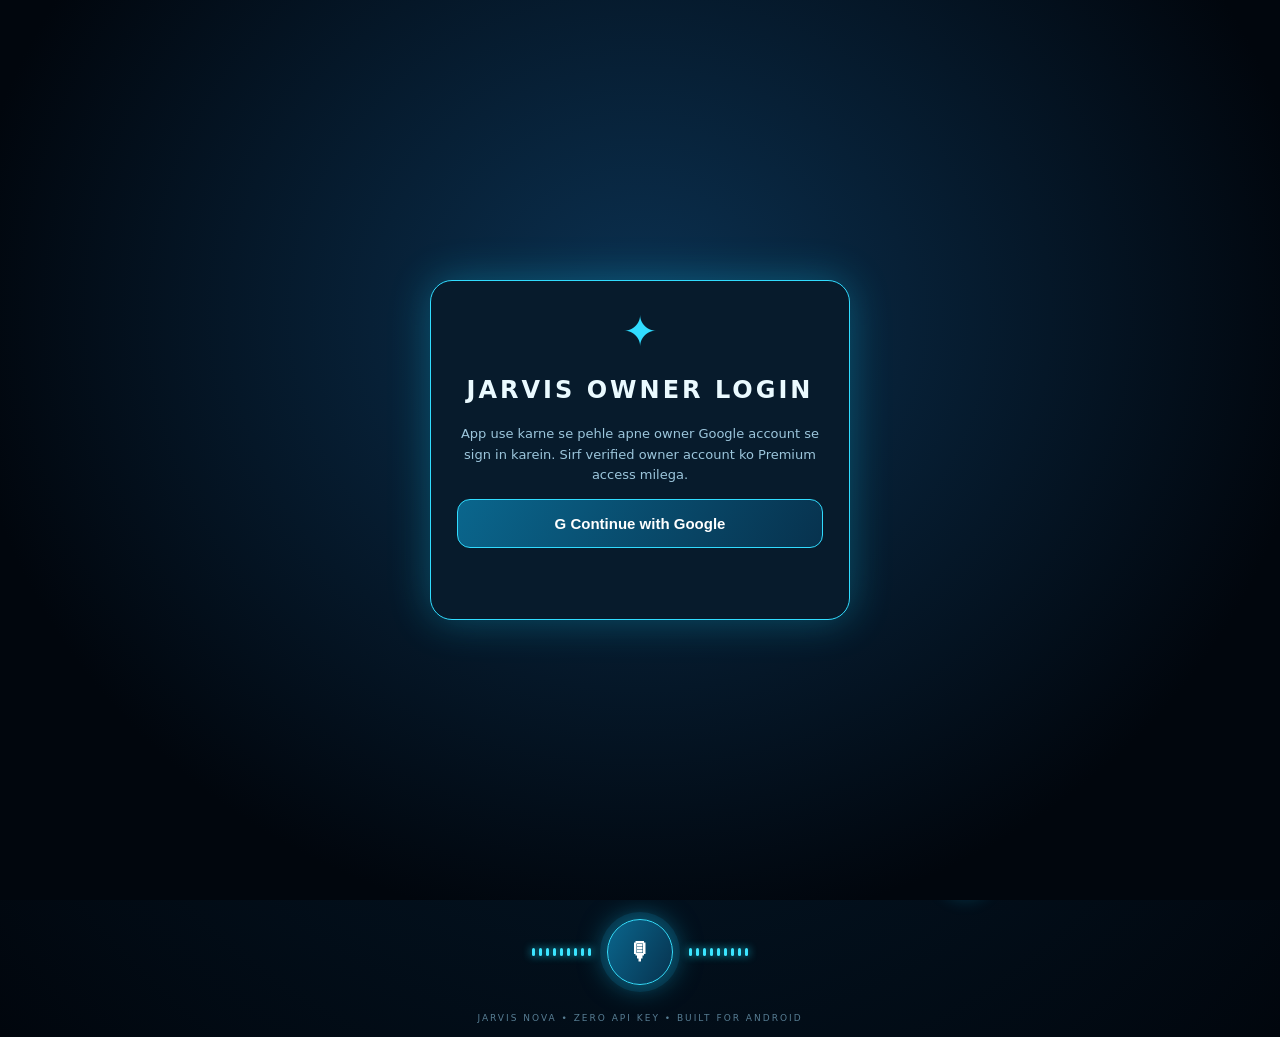
==== app/src/main/assets/index.html @ e02668b1 "Require owner Google login on first app launch" ====
<!doctype html>
<html lang="hi"><head><meta charset="utf-8"><meta name="viewport" content="width=device-width,initial-scale=1,viewport-fit=cover"><meta name="theme-color" content="#020b16"><title>JARVIS NOVA</title>
<style>
:root{color-scheme:dark;--cyan:#31dcff;--blue:#087dbb;--panel:#071b2c;--line:#145778;--muted:#83a9bf}*{box-sizing:border-box}body{margin:0;background:radial-gradient(ellipse at 50% 30%,#0b3151 0,#031321 47%,#01060d 100%);color:#eafaff;font-family:Inter,system-ui,Arial,sans-serif;min-height:100vh}.app{max-width:1050px;margin:auto;padding:env(safe-area-inset-top) 16px env(safe-area-inset-bottom);min-height:100vh;position:relative;overflow:hidden}header{display:flex;align-items:center;justify-content:space-between;padding:17px 3px 14px;border-bottom:1px solid #155578;gap:10px}.brand{display:flex;align-items:center;gap:12px}.brandmark{width:45px;height:45px;border:2px solid var(--cyan);border-radius:50%;display:grid;place-items:center;box-shadow:0 0 20px #18bfea88,inset 0 0 13px #18bfea44;font-size:23px;color:#9af5ff}.brand h1{font-size:clamp(19px,4vw,29px);letter-spacing:4px;margin:0;text-shadow:0 0 16px #35dfff88}.brand small{display:block;font-size:9px;letter-spacing:2px;color:#90bad0;margin-top:4px}.status{font-size:10px;color:#6fffc0;border:1px solid #1e9d76;background:#05251e;padding:8px 12px;border-radius:20px;white-space:nowrap}.nav{display:flex;gap:7px;overflow:auto;padding:11px 0}.nav a{flex:1;text-align:center;min-width:65px;text-decoration:none;color:#bceeff;border:1px solid #16435f;border-radius:12px;background:#061a2acc;padding:9px 5px;font-size:11px}.nav a:first-child{border-color:#2edfff;background:#0a3550;box-shadow:0 0 13px #19cfff33}.hero{display:grid;grid-template-columns:minmax(0,1fr) minmax(260px,1.05fr) minmax(0,1fr);gap:12px;align-items:center;padding:10px 0}.panel{border:1px solid #155477;border-radius:17px;background:linear-gradient(145deg,#09243aee,#041321f2);box-shadow:inset 0 0 18px #17cfff12,0 10px 25px #0006;padding:13px}.panel h3{font-size:11px;letter-spacing:2px;color:#65dfff;margin:0 0 12px}.stat{display:flex;align-items:center;gap:10px;padding:10px 0;border-bottom:1px solid #16405a}.stat:last-child{border:0}.ico{width:35px;height:35px;display:grid;place-items:center;border-radius:10px;background:#0a3652;color:#5feaff;font-size:19px;border:1px solid #14658b}.stat b{display:block;font-size:12px}.stat small{color:#8cb0c4;font-size:10px}.avatar-wrap{position:relative;display:grid;place-items:center;min-height:355px}.halo{position:absolute;width:min(94%,340px);aspect-ratio:1;border:2px solid #27cfff77;border-radius:50%;box-shadow:0 0 35px #12bde966,inset 0 0 30px #0fbfe944}.halo:before,.halo:after{content:"";position:absolute;inset:13px;border:1px dashed #50e6ff77;border-radius:50%;animation:spin 18s linear infinite}.halo:after{inset:-12px;border-style:solid;border-color:#26aee933;animation-direction:reverse;animation-duration:28s}.avatar{position:relative;z-index:1;width:min(100%,300px);height:355px;object-fit:cover;object-position:center 28%;border-radius:46% 46% 24% 24%;mask-image:linear-gradient(to bottom,#000 72%,transparent 100%);filter:drop-shadow(0 0 20px #24cfff77);animation:float 4s ease-in-out infinite;transform-origin:50% 28%}.avatar-wrap.speaking .avatar{animation:talkHead .72s ease-in-out infinite alternate}.avatar-wrap.listening .avatar{animation:listenHead 2.2s ease-in-out infinite alternate}.mouth{position:absolute;z-index:3;top:43%;left:50%;width:19px;height:3px;margin-left:-9px;border-radius:50%;background:#10202a;box-shadow:0 0 5px #20dfff55;opacity:.8;pointer-events:none}.avatar-wrap.speaking .mouth{animation:lip 150ms ease-in-out infinite alternate}.avatar-wrap.listening .mouth{height:2px;opacity:.5}.core{position:absolute;bottom:5px;z-index:2;width:64px;height:64px;border:3px solid #5cecff;border-radius:50%;background:radial-gradient(circle,#eaffff 0,#23dfff 24%,#075b8b 66%,#041522 100%);box-shadow:0 0 30px #20dfff;display:grid;place-items:center;color:white;font-size:23px}.greeting{text-align:center;margin:2px 0 14px;padding:15px;border:1px solid #176b91;border-radius:15px;background:#041a2bcf;box-shadow:0 0 20px #0b9dcb22}.greeting h2{margin:0 0 5px;font-size:clamp(21px,4vw,29px)}.greeting p{margin:0;color:#9cc6dc;font-size:13px}.actions{display:grid;grid-template-columns:repeat(4,minmax(0,1fr));gap:9px;margin:12px 0}.action{min-height:83px;border:1px solid #17658a;border-radius:15px;background:linear-gradient(145deg,#0b2c45,#041522);color:#dffaff;display:flex;flex-direction:column;align-items:center;justify-content:center;gap:7px;font-size:11px;box-shadow:inset 0 0 14px #1acfff13;cursor:pointer}.action span{font-size:23px;color:#4fe5ff;text-shadow:0 0 12px #21cfff}.action:active,button:active{transform:scale(.98)}.chat{height:120px;overflow:auto;border:1px solid #154a68;border-radius:15px;background:#041523cc;padding:10px;margin-top:12px}.msg{font-size:13px;line-height:1.45;padding:9px 12px;border-radius:12px;margin:6px 0;max-width:90%;white-space:pre-wrap}.bot{background:#0c2b41;border:1px solid #185574}.user{background:#07506c;border:1px solid #1685a8;margin-left:auto}.composer{display:flex;gap:8px;margin:10px 0}.composer input{flex:1;min-width:0;border:1px solid #1a6486;background:#041624;color:#fff;border-radius:25px;padding:14px 17px;font-size:14px;outline:none}.composer button,.mic{border:1px solid #35dfff;background:linear-gradient(120deg,#0a668d,#07324e);color:#fff;border-radius:25px;padding:12px 18px;font-weight:700;box-shadow:0 0 18px #16cfff33}.voicebar{display:flex;justify-content:center;align-items:center;gap:16px;padding:9px 0 15px}.mic{width:66px;height:66px;border-radius:50%;font-size:24px;padding:0;box-shadow:0 0 0 7px #0b5b7b55,0 0 28px #12cfff88}.mic.listening{background:#7b2435;border-color:#ff8194;box-shadow:0 0 0 7px #7b243544,0 0 28px #ff4969}.wave{display:flex;align-items:center;gap:4px;height:35px}.wave i{display:block;width:3px;height:8px;background:#3de5ff;border-radius:4px;box-shadow:0 0 8px #20dfff;animation:wave .8s ease-in-out infinite alternate}.wave i:nth-child(2n){animation-delay:.25s}.wave i:nth-child(3n){animation-delay:.4s}.foot{text-align:center;color:#577d93;font-size:9px;letter-spacing:1.5px;padding:8px 0 14px}@keyframes spin{to{transform:rotate(360deg)}}@keyframes float{50%{transform:translateY(-5px)}}@keyframes wave{to{height:28px}}@keyframes lip{from{height:2px;width:15px;margin-left:-7px;border-radius:50%}to{height:13px;width:18px;margin-left:-9px;border-radius:45% 45% 55% 55%;background:#07121d;box-shadow:0 0 9px #38dcff}}@keyframes talkHead{from{transform:translateY(0) rotate(-.7deg)}to{transform:translateY(-3px) rotate(.7deg)}}@keyframes listenHead{from{transform:translateY(0) rotate(-1.5deg)}to{transform:translateY(-2px) rotate(1.5deg)}}@media(max-width:700px){.hero{grid-template-columns:1fr 1fr;gap:8px}.avatar-wrap{grid-column:1/-1;grid-row:1;min-height:310px}.avatar{height:310px;width:min(100%,265px)}.halo{width:min(88%,290px)}.core{bottom:2px}.panel{padding:10px}.panel h3{font-size:9px}.stat{gap:7px;padding:8px 0}.stat small{font-size:9px}.actions{grid-template-columns:repeat(4,minmax(0,1fr));gap:7px}.action{min-height:72px;font-size:10px}.action span{font-size:20px}}@media(max-width:390px){.actions{grid-template-columns:repeat(2,minmax(0,1fr))}.brand h1{letter-spacing:2px}.brandmark{width:38px;height:38px}.status{font-size:9px;padding:7px 9px}.hero{gap:6px}.stat b{font-size:11px}}
.avatar{font-size:0;color:transparent}.avatar-wrap.avatar-failed::before{content:"";position:absolute;z-index:1;top:18px;width:min(70%,190px);height:270px;border-radius:48% 48% 18% 18%;background:radial-gradient(ellipse 28% 22% at 50% 25%,rgba(147,247,255,.68) 0 55%,rgba(36,185,220,.25) 70%,transparent 74%),radial-gradient(ellipse 42% 49% at 50% 77%,rgba(15,112,151,.72) 0 57%,rgba(35,202,235,.22) 70%,transparent 74%);filter:drop-shadow(0 0 24px #22dfff88);opacity:.9;mask-image:linear-gradient(to bottom,#000 0 78%,transparent 100%);pointer-events:none}.avatar-wrap.avatar-failed .avatar{display:none}.chat{min-height:76px;max-height:180px;scrollbar-width:thin}.app{overflow:visible}body{overflow-x:hidden}
/* JARVIS NOVA premium holographic home refresh */
.nav{display:none!important}.action:not(#voiceAction){display:none!important}#voiceAction{display:flex;max-width:190px;min-height:48px;margin:8px auto;border-radius:24px;flex-direction:row;gap:9px;padding:10px 18px}#voiceAction span{font-size:18px}
.hero{display:block;padding:8px 0 0}
.hero>.panel{display:none!important}
.avatar-wrap{min-height:390px;margin:0 auto;max-width:440px;overflow:visible}
.avatar-wrap .avatar,.avatar-wrap .mouth{display:none!important}
.avatar-wrap .halo{width:min(82vw,340px);border:1px solid #43eaffaa;box-shadow:0 0 22px #16cfff88,inset 0 0 35px #10bfe955,0 0 75px #087dbb55}
.avatar-wrap .halo:before{inset:18px;border:1px dashed #75efff99;animation:spin 12s linear infinite}
.avatar-wrap .halo:after{inset:-24px;border:1px solid #28bce955;border-left-color:transparent;border-right-color:transparent;animation:spin 20s linear infinite reverse}
.avatar-wrap:after{content:"";position:absolute;z-index:1;width:min(48vw,190px);aspect-ratio:1;border-radius:50%;background:radial-gradient(circle at 38% 32%,#eaffff 0 2%,#8cf5ff 5%,#28dfff 13%,#0878b6 35%,#052b4b 59%,transparent 72%);box-shadow:0 0 24px #36e5ff,0 0 65px #087dbb,inset 0 0 28px #a6faffaa;animation:corePulse 3s ease-in-out infinite}
.avatar-wrap .core{bottom:auto;top:50%;left:50%;transform:translate(-50%,-50%);width:25px;height:25px;font-size:12px;border-width:1px;box-shadow:0 0 20px #2ce7ff}
.greeting{margin:0 auto 14px;max-width:650px;border-color:#278db4;background:linear-gradient(120deg,#041727ee,#082b42dd);box-shadow:0 0 28px #13bfe822}
.greeting h2{letter-spacing:1px}
.greeting p{font-size:12px}
.chat{max-width:700px;margin:12px auto;height:auto;min-height:76px;max-height:155px}
.composer{max-width:700px;margin:10px auto}
.voicebar{padding:10px 0 20px}
.foot{letter-spacing:2px}
@keyframes corePulse{0%,100%{transform:scale(.94);filter:brightness(.9)}50%{transform:scale(1.06);filter:brightness(1.25)}}
@media(max-width:700px){.avatar-wrap{min-height:350px}.avatar-wrap .halo{width:min(82vw,300px)}.avatar-wrap:after{width:min(46vw,165px)}.greeting{padding:13px}.status{font-size:9px}}
</style></head><body><div class="app">
<header><div class="brand"><div class="brandmark">✦</div><div><h1>J.A.R.V.I.S</h1><small>PERSONAL AI ASSISTANT • NOVA EDITION</small></div></div><div class="status" id="status">● ONLINE</div></header>
<nav class="nav"><a href="#">⌂ होम</a><a href="#chat">◉ AI चैट</a><a href="#actions">▦ टूल्स</a><a href="#voice">♬ वॉइस</a><a href="#settings">⚙ सेटिंग्स</a></nav>
<div class="greeting" id="clockHud" style="margin-top:12px"><h2 id="liveClock" style="font-variant-numeric:tabular-nums;letter-spacing:3px">--:--</h2><p id="liveDate">JARVIS SYSTEM READY</p></div>
<section class="hero">
<aside class="panel"><h3>◈ SYSTEM</h3><div class="stat"><div class="ico">▣</div><div><b>System</b><small>● Online</small></div></div><div class="stat"><div class="ico">✧</div><div><b>AI ENGINE</b><small>Local • Zero API cost</small></div></div><div class="stat"><div class="ico">♬</div><div><b>VOICE</b><small>Hindi (India)</small></div></div></aside>
<div class="avatar-wrap"><div class="halo"></div><img class="avatar" alt="" aria-hidden="true" onerror="this.hidden=true;this.parentElement.classList.add('avatar-failed')" src="[data-uri]"><div class="mouth" aria-hidden="true"></div><div class="core">✦</div></div>
<aside class="panel"><h3>◈ DEVICE STATUS</h3><div class="stat"><div class="ico">▤</div><div><b>CPU</b><small>Device status unavailable</small></div></div><div class="stat"><div class="ico">▥</div><div><b>MEMORY</b><small>Android protected data</small></div></div><div class="stat"><div class="ico">▣</div><div><b>BATTERY</b><small id="battery">Checking…</small></div></div></aside>
</section>
<section class="greeting"><h2>नमस्ते, मैं <span style="color:#3de3ff">Jarvis</span> हूँ</h2><p>Mic अपने हाथ से दबाने पर ही Jarvis सुनेगा। हमेशा सुनने वाला मोड बंद है।</p></section>
<section class="actions" id="actions">
<button class="action" data-cmd="मदद"><span>▤</span>AI चैट</button><button class="action" id="voiceAction"><span>♬</span>वॉइस कमांड</button><button class="action" data-cmd="यूट्यूब खोलो"><span>▦</span>ऐप कंट्रोल</button><button class="action" data-cmd="समय बताओ"><span>▣</span>फोन टूल्स</button>
<button class="action" data-cmd="गूगल खोलो"><span>◎</span>वेब सर्च</button><button class="action" data-cmd="आज की तारीख बताओ"><span>▱</span>नोट्स / तारीख</button><button class="action" data-cmd="मदद"><span>✧</span>AI टूलबॉक्स</button><button class="action" id="wake"><span>◉</span>Hey Jarvis मोड</button>
</section>
<section class="chat" id="chat"><div class="msg bot">नमस्ते! मैं Jarvis हूँ। समय, तारीख, वेब सर्च और ऐप खोलने जैसे काम कर सकता हूँ।</div></section>
<div class="composer"><input id="input" placeholder="यहाँ संदेश लिखें..." autocomplete="off"><button id="send">➤</button></div>
<div class="voicebar" id="voice"><div class="wave"><i></i><i></i><i></i><i></i><i></i><i></i><i></i><i></i><i></i></div><button class="mic" id="listen" aria-label="Start voice input">🎙</button><div class="wave"><i></i><i></i><i></i><i></i><i></i><i></i><i></i><i></i><i></i></div></div>
<footer class="foot">JARVIS NOVA • ZERO API KEY • BUILT FOR ANDROID</footer>
</div>
<script>

function updateClock(){const d=new Date();const t=document.getElementById('liveClock'),dt=document.getElementById('liveDate');if(t)t.textContent=d.toLocaleTimeString('hi-IN',{hour:'2-digit',minute:'2-digit'});if(dt)dt.textContent=d.toLocaleDateString('hi-IN',{weekday:'long',day:'numeric',month:'long',year:'numeric'}).toUpperCase()}
updateClock();setInterval(updateClock,1000);
const $=s=>document.querySelector(s),chat=$('#chat'),input=$('#input'),status=$('#status'),listen=$('#listen'),avatar=$('.avatar-wrap');let speechTimer;function face(mode){avatar.classList.remove('speaking','listening');if(mode)avatar.classList.add(mode)}
function add(t,w='bot'){const last=chat.lastElementChild;if(last&&last.className==='msg '+w&&last.textContent===t)return;const d=document.createElement('div');d.className='msg '+w;d.textContent=t;chat.appendChild(d);chat.scrollTop=chat.scrollHeight}
function say(t){if(!('speechSynthesis'in window))return;try{speechSynthesis.cancel();clearTimeout(speechTimer);const u=new SpeechSynthesisUtterance(t);u.lang='hi-IN';u.rate=1;u.onstart=()=>face('speaking');u.onboundary=()=>{face('speaking')};u.onend=()=>{face('');};u.onerror=()=>face('');speechSynthesis.speak(u);speechTimer=setTimeout(()=>face(''),Math.max(1200,t.length*190))}catch(e){face('')}}
function openUrl(u){window.location.href=u}
function answer(raw){const q=raw.trim(),l=q.toLowerCase();let a='यह सुविधा अभी इस zero-cost build में उपलब्ध नहीं है।';if(/समय|कितने बजे|time/.test(l))a='अभी समय है '+new Date().toLocaleTimeString('hi-IN',{hour:'2-digit',minute:'2-digit'});else if(/तारीख|दिनांक|date|आज कौन/.test(l))a='आज '+new Date().toLocaleDateString('hi-IN',{weekday:'long',year:'numeric',month:'long',day:'numeric'})+' है।';else if(/नमस्ते|हेलो|hello|hi\b/.test(l))a='नमस्ते! बताइए, क्या करना है?';else if(/तुम कौन|तुम्हारा नाम|who are you/.test(l))a='मैं Jarvis Nova हूँ, आपका निजी सहायक।';else if(/मदद|help|क्या कर/.test(l))a='मैं समय और तारीख बता सकता हूँ, Google search कर सकता हूँ, YouTube/Instagram खोल सकता हूँ और voice input ले सकता हूँ।';else if(/यूट्यूब|youtube/.test(l)){a='YouTube खोल रहा हूँ।';openUrl('https://www.youtube.com');}else if(/इंस्टाग्राम|instagram|रील|reel/.test(l)){a='Instagram खोल रहा हूँ।';openUrl('https://www.instagram.com/reels/');}else if(/गूगल|google|खोजो|सर्च|search/.test(l)){const term=q.replace(/गूगल|google|पर खोजो|खोजो|सर्च करो|सर्च|search/g,'').trim();a='Google पर खोज रहा हूँ।';openUrl('https://www.google.com/search?q='+encodeURIComponent(term||'Google'));}else if(/मौसम|weather/.test(l)){a='मौसम की जानकारी खोज रहा हूँ।';openUrl('https://www.google.com/search?q='+encodeURIComponent('मौसम अभी'));}else if(/कॉल|call/.test(l)){const m=q.match(/\+?\d[\d\s-]{7,}/);if(m){const n=m[0].replace(/\D/g,'');if(confirm('फोन डायलर में '+n+' खोलें?'))openUrl('tel:'+n);a='डायलर खोलने के लिए पुष्टि माँगी गई।';}else a='कृपया फोन नंबर लिखें।';}else if(/व्हाट्सएप|whatsapp/.test(l)){a='WhatsApp खोल रहा हूँ।';openUrl('https://wa.me/');}add(a);say(a)}
function send(t=input.value){t=t.trim();if(!t)return;add(t,'user');input.value='';answer(t)}
$('#send').onclick=()=>send();input.addEventListener('keydown',e=>{if(e.key==='Enter')send()});document.querySelectorAll('[data-cmd]').forEach(b=>b.onclick=()=>send(b.dataset.cmd));
const SR=window.SpeechRecognition||window.webkitSpeechRecognition;let rec,wake=false;
function startVoice(){if(!SR){add('इस Android WebView में voice recognition उपलब्ध नहीं है। Chrome में voice input आज़माएँ।');return}if(!rec){rec=new SR();rec.lang='hi-IN';rec.interimResults=false;rec.onresult=e=>{face('');const t=e.results[e.results.length-1][0].transcript;input.value=t;send(t)};rec.onerror=()=>{face('');status.textContent='MIC PERMISSION?'};rec.onend=()=>{face('');listen.classList.remove('listening');status.textContent='● ONLINE';if(wake)setTimeout(()=>{try{rec.start()}catch(e){}},900)}}try{rec.start();face('listening');listen.classList.add('listening');status.textContent='● LISTENING'}catch(e){}}
listen.onclick=startVoice;$('#voiceAction').onclick=startVoice;$('#wake').lastChild.textContent='Hey Jarvis (अभी बंद)';$('#wake').onclick=()=>{wake=false;try{rec&&rec.stop()}catch(e){}add('सुरक्षा के लिए हमेशा सुनने वाला Hey Jarvis मोड अभी बंद है। आवाज़ देने के लिए mic button खुद दबाएँ।');};
if(navigator.getBattery){navigator.getBattery().then(b=>{$('#battery').textContent=Math.round(b.level*100)+'% battery';b.addEventListener('levelchange',()=>$('#battery').textContent=Math.round(b.level*100)+'% battery')}).catch(()=>$('#battery').textContent='Unavailable')}else $('#battery').textContent='Unavailable';
</script><script src="ai-bridge.js"></script>

<script>
(function(){
 const gate=document.createElement('div');
 gate.id='ownerGate';
 gate.style.cssText='position:fixed;z-index:100000;inset:0;background:radial-gradient(ellipse at 50% 35%,#0b3151,#01060d 75%);display:flex;align-items:center;justify-content:center;padding:22px';
 gate.innerHTML='<section style="width:min(100%,420px);padding:26px;border:1px solid #31dcff;border-radius:22px;background:#071b2c;box-shadow:0 0 40px #12bfe855;text-align:center;color:#eafaff"><div style="font-size:42px;color:#31dcff">✦</div><h2 style="letter-spacing:3px">JARVIS OWNER LOGIN</h2><p style="color:#9cc6dc;line-height:1.6;font-size:13px">App use karne se pehle apne owner Google account se sign in karein. Sirf verified owner account ko Premium access milega.</p><button id="ownerGoogleBtn" style="width:100%;padding:15px;border:1px solid #31dcff;border-radius:13px;background:linear-gradient(120deg,#0a668d,#07324e);color:white;font-size:15px;font-weight:700">G  Continue with Google</button><p id="ownerLoginStatus" style="font-size:12px;color:#ffb5c0;min-height:20px;margin-top:13px"></p></section>';
 document.body.appendChild(gate);
 const status=document.getElementById('ownerLoginStatus');
 window.onJarvisGoogleAuth=function(ok,message){
   if(ok){localStorage.setItem('jarvis.owner.authenticated','yes');gate.style.display='none';if(window.add)window.add('Owner Google account verified. Premium access active.');}
   else{localStorage.removeItem('jarvis.owner.authenticated');status.textContent=message||'Sign-in failed. Please try again.';}
 };
 document.getElementById('ownerGoogleBtn').onclick=function(){
   status.textContent='Google sign-in khul raha hai…';
   if(window.JarvisNative&&window.JarvisNative.startGoogleSignIn)window.JarvisNative.startGoogleSignIn();
   else status.textContent='Google sign-in Android app mein hi available hai.';
 };
 if(localStorage.getItem('jarvis.owner.authenticated')==='yes')gate.style.display='none';
})();
</script>

</body></html>
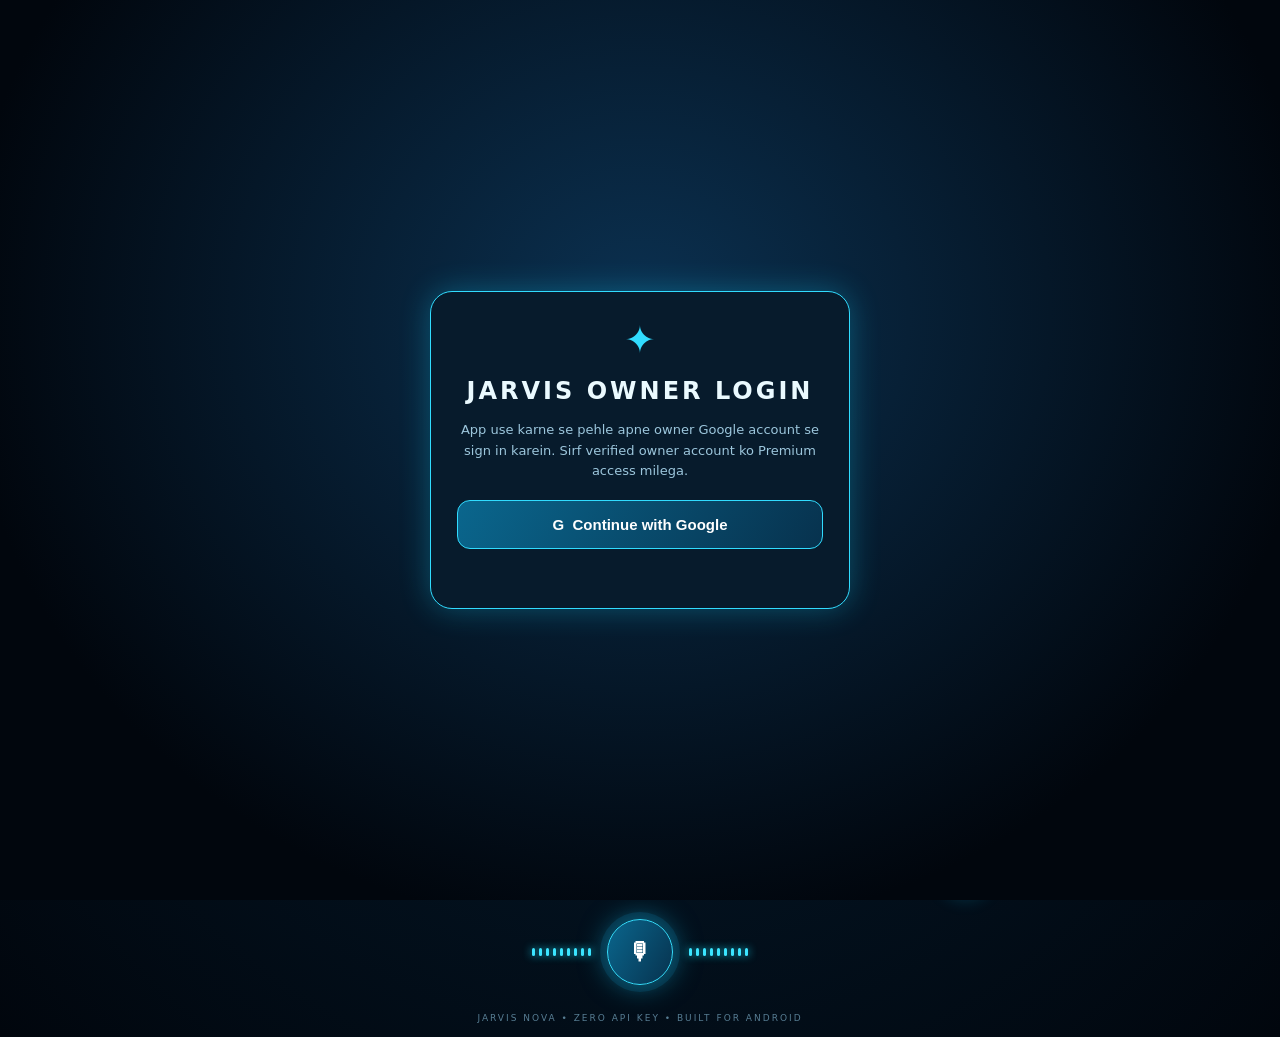
==== commit 6a366c87: "Fix responsive owner login layout and re-verify Google session" ====
--- a/app/src/main/assets/index.html
+++ b/app/src/main/assets/index.html
@@ -63,20 +63,21 @@
 (function(){
  const gate=document.createElement('div');
  gate.id='ownerGate';
- gate.style.cssText='position:fixed;z-index:100000;inset:0;background:radial-gradient(ellipse at 50% 35%,#0b3151,#01060d 75%);display:flex;align-items:center;justify-content:center;padding:22px';
- gate.innerHTML='<section style="width:min(100%,420px);padding:26px;border:1px solid #31dcff;border-radius:22px;background:#071b2c;box-shadow:0 0 40px #12bfe855;text-align:center;color:#eafaff"><div style="font-size:42px;color:#31dcff">✦</div><h2 style="letter-spacing:3px">JARVIS OWNER LOGIN</h2><p style="color:#9cc6dc;line-height:1.6;font-size:13px">App use karne se pehle apne owner Google account se sign in karein. Sirf verified owner account ko Premium access milega.</p><button id="ownerGoogleBtn" style="width:100%;padding:15px;border:1px solid #31dcff;border-radius:13px;background:linear-gradient(120deg,#0a668d,#07324e);color:white;font-size:15px;font-weight:700">G  Continue with Google</button><p id="ownerLoginStatus" style="font-size:12px;color:#ffb5c0;min-height:20px;margin-top:13px"></p></section>';
+ gate.style.cssText='position:fixed;z-index:100000;inset:0;width:100%;min-height:100%;box-sizing:border-box;background:radial-gradient(ellipse at 50% 35%,#0b3151,#01060d 75%);display:flex;align-items:center;justify-content:center;padding:16px;overflow-y:auto;overscroll-behavior:contain';
+ gate.innerHTML='<section style="box-sizing:border-box;width:100%;max-width:420px;min-width:0;max-height:calc(100dvh - 32px);overflow-y:auto;margin:auto;padding:clamp(18px,5vw,26px);border:1px solid #31dcff;border-radius:22px;background:#071b2c;box-shadow:0 0 30px #12bfe855;text-align:center;color:#eafaff;overflow-wrap:anywhere"><div style="font-size:38px;color:#31dcff">✦</div><h2 style="font-size:clamp(18px,5vw,24px);letter-spacing:clamp(1px,1.2vw,3px);line-height:1.25;margin:14px 0">JARVIS OWNER LOGIN</h2><p style="color:#9cc6dc;line-height:1.6;font-size:13px;margin:12px 0 18px">App use karne se pehle apne owner Google account se sign in karein. Sirf verified owner account ko Premium access milega.</p><button id="ownerGoogleBtn" style="box-sizing:border-box;width:100%;max-width:100%;padding:15px 10px;border:1px solid #31dcff;border-radius:13px;background:linear-gradient(120deg,#0a668d,#07324e);color:white;font-size:15px;font-weight:700;white-space:normal">G&nbsp; Continue with Google</button><p id="ownerLoginStatus" style="font-size:12px;color:#ffb5c0;min-height:20px;margin:13px 0 0;overflow-wrap:anywhere"></p></section>';
  document.body.appendChild(gate);
  const status=document.getElementById('ownerLoginStatus');
  window.onJarvisGoogleAuth=function(ok,message){
-   if(ok){localStorage.setItem('jarvis.owner.authenticated','yes');gate.style.display='none';if(window.add)window.add('Owner Google account verified. Premium access active.');}
-   else{localStorage.removeItem('jarvis.owner.authenticated');status.textContent=message||'Sign-in failed. Please try again.';}
+   if(ok){const parts=String(message||'').split('|');const email=parts[0]||'';const role=parts[1]||'free';localStorage.setItem('jarvis.owner.authenticated','yes');localStorage.setItem('jarvis.user.email',email);localStorage.setItem('jarvis.user.role',role);gate.style.display='none';if(window.add)window.add(role==='owner'?'Owner Google account verified. Premium access active — no subscription required.':'Google account verified. Free plan active.');}
+   else{localStorage.removeItem('jarvis.owner.authenticated');gate.style.display='flex';status.textContent=message||'Sign-in failed. Please try again.';}
  };
  document.getElementById('ownerGoogleBtn').onclick=function(){
    status.textContent='Google sign-in khul raha hai…';
    if(window.JarvisNative&&window.JarvisNative.startGoogleSignIn)window.JarvisNative.startGoogleSignIn();
    else status.textContent='Google sign-in Android app mein hi available hai.';
  };
- if(localStorage.getItem('jarvis.owner.authenticated')==='yes')gate.style.display='none';
+ // Keep the gate visible until the native Google session is re-verified on every launch.
+ if(window.JarvisNative&&window.JarvisNative.checkGoogleSession)window.JarvisNative.checkGoogleSession();
 })();
 </script>
 
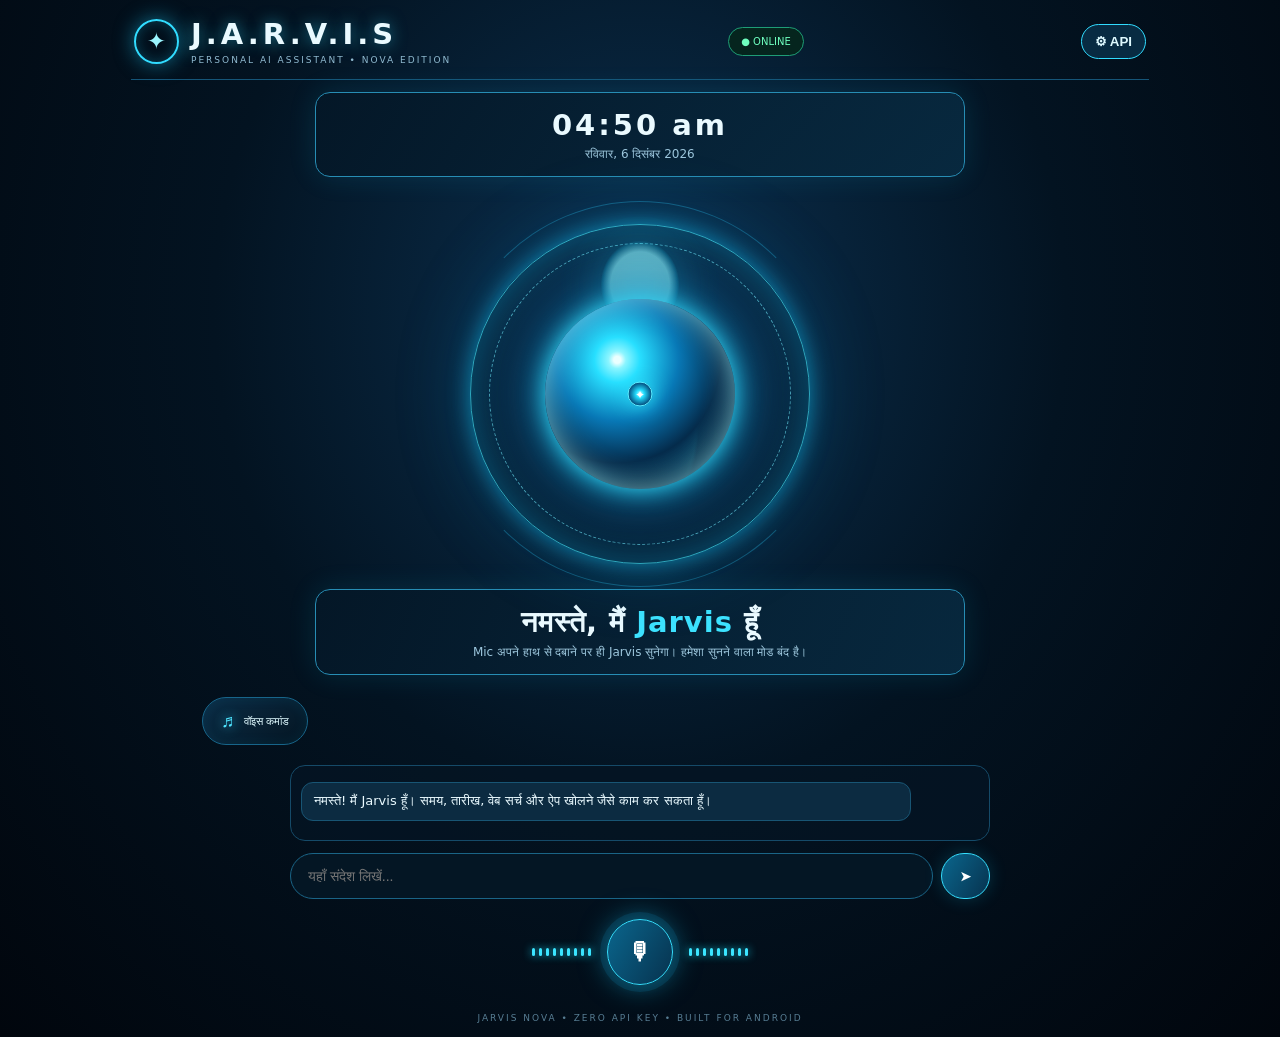
==== commit 352baafa: "Keep Google owner login card completely stationary" ====
--- a/app/src/main/assets/index.html
+++ b/app/src/main/assets/index.html
@@ -12,7 +12,7 @@
 .avatar-wrap .halo{width:min(82vw,340px);border:1px solid #43eaffaa;box-shadow:0 0 22px #16cfff88,inset 0 0 35px #10bfe955,0 0 75px #087dbb55}
 .avatar-wrap .halo:before{inset:18px;border:1px dashed #75efff99;animation:spin 12s linear infinite}
 .avatar-wrap .halo:after{inset:-24px;border:1px solid #28bce955;border-left-color:transparent;border-right-color:transparent;animation:spin 20s linear infinite reverse}
-.avatar-wrap:after{content:"";position:absolute;z-index:1;width:min(48vw,190px);aspect-ratio:1;border-radius:50%;background:radial-gradient(circle at 38% 32%,#eaffff 0 2%,#8cf5ff 5%,#28dfff 13%,#0878b6 35%,#052b4b 59%,transparent 72%);box-shadow:0 0 24px #36e5ff,0 0 65px #087dbb,inset 0 0 28px #a6faffaa;animation:corePulse 3s ease-in-out infinite}
+.avatar-wrap:after{content:"";position:absolute;z-index:1;width:min(48vw,190px);aspect-ratio:1;border-radius:50%;background:radial-gradient(circle at 38% 32%,#eaffff 0 2%,#8cf5ff 5%,#28dfff 13%,#0878b6 35%,#052b4b 59%,transparent 72%);box-shadow:0 0 24px #36e5ff,0 0 65px #087dbb,inset 0 0 28px #a6faffaa;animation:none;transform:none}
 .avatar-wrap .core{bottom:auto;top:50%;left:50%;transform:translate(-50%,-50%);width:25px;height:25px;font-size:12px;border-width:1px;box-shadow:0 0 20px #2ce7ff}
 .greeting{margin:0 auto 14px;max-width:650px;border-color:#278db4;background:linear-gradient(120deg,#041727ee,#082b42dd);box-shadow:0 0 28px #13bfe822}
 .greeting h2{letter-spacing:1px}
@@ -63,18 +63,32 @@
 (function(){
  const gate=document.createElement('div');
  gate.id='ownerGate';
- gate.style.cssText='position:fixed;z-index:100000;inset:0;width:100%;min-height:100%;box-sizing:border-box;background:radial-gradient(ellipse at 50% 35%,#0b3151,#01060d 75%);display:flex;align-items:center;justify-content:center;padding:16px;overflow-y:auto;overscroll-behavior:contain';
- gate.innerHTML='<section style="box-sizing:border-box;width:100%;max-width:420px;min-width:0;max-height:calc(100dvh - 32px);overflow-y:auto;margin:auto;padding:clamp(18px,5vw,26px);border:1px solid #31dcff;border-radius:22px;background:#071b2c;box-shadow:0 0 30px #12bfe855;text-align:center;color:#eafaff;overflow-wrap:anywhere"><div style="font-size:38px;color:#31dcff">✦</div><h2 style="font-size:clamp(18px,5vw,24px);letter-spacing:clamp(1px,1.2vw,3px);line-height:1.25;margin:14px 0">JARVIS OWNER LOGIN</h2><p style="color:#9cc6dc;line-height:1.6;font-size:13px;margin:12px 0 18px">App use karne se pehle apne owner Google account se sign in karein. Sirf verified owner account ko Premium access milega.</p><button id="ownerGoogleBtn" style="box-sizing:border-box;width:100%;max-width:100%;padding:15px 10px;border:1px solid #31dcff;border-radius:13px;background:linear-gradient(120deg,#0a668d,#07324e);color:white;font-size:15px;font-weight:700;white-space:normal">G&nbsp; Continue with Google</button><p id="ownerLoginStatus" style="font-size:12px;color:#ffb5c0;min-height:20px;margin:13px 0 0;overflow-wrap:anywhere"></p></section>';
+ gate.style.cssText='position:fixed;z-index:100000;inset:0;width:100%;min-height:100%;box-sizing:border-box;background:radial-gradient(ellipse at 50% 35%,#0b3151,#01060d 75%);display:flex;align-items:center;justify-content:center;padding:16px;overflow-y:auto;overscroll-behavior:contain;animation:none;transition:none;transform:none;}
+ gate.innerHTML='<section style="box-sizing:border-box;width:100%;max-width:420px;min-width:0;max-height:calc(100dvh - 32px);overflow-y:auto;margin:auto;padding:clamp(18px,5vw,26px);border:1px solid #31dcff;border-radius:22px;background:#071b2c;box-shadow:0 0 30px #12bfe855;text-align:center;color:#eafaff;overflow-wrap:anywhere;flex:0 0 auto;animation:none;transition:none;transform:none;will-change:auto"><div style="font-size:38px;color:#31dcff">✦</div><h2 style="font-size:clamp(18px,5vw,24px);letter-spacing:clamp(1px,1.2vw,3px);line-height:1.25;margin:14px 0">JARVIS OWNER LOGIN</h2><p style="color:#9cc6dc;line-height:1.6;font-size:13px;margin:12px 0 18px">App use karne se pehle apne owner Google account se sign in karein. Sirf verified owner account ko Premium access milega.</p><button id="ownerGoogleBtn" style="box-sizing:border-box;width:100%;max-width:100%;padding:15px 10px;border:1px solid #31dcff;border-radius:13px;background:linear-gradient(120deg,#0a668d,#07324e);color:white;font-size:15px;font-weight:700;white-space:normal">G&nbsp; Continue with Google</button><p id="ownerLoginStatus" style="font-size:12px;color:#ffb5c0;min-height:20px;margin:13px 0 0;overflow-wrap:anywhere"></p></section>';
  document.body.appendChild(gate);
  const status=document.getElementById('ownerLoginStatus');
+ let signInTimeout=null;
  window.onJarvisGoogleAuth=function(ok,message){
+   if(signInTimeout){clearTimeout(signInTimeout);signInTimeout=null;}
+   document.getElementById('ownerGoogleBtn').disabled=false;
    if(ok){const parts=String(message||'').split('|');const email=parts[0]||'';const role=parts[1]||'free';localStorage.setItem('jarvis.owner.authenticated','yes');localStorage.setItem('jarvis.user.email',email);localStorage.setItem('jarvis.user.role',role);gate.style.display='none';if(window.add)window.add(role==='owner'?'Owner Google account verified. Premium access active — no subscription required.':'Google account verified. Free plan active.');}
    else{localStorage.removeItem('jarvis.owner.authenticated');gate.style.display='flex';status.textContent=message||'Sign-in failed. Please try again.';}
  };
  document.getElementById('ownerGoogleBtn').onclick=function(){
-   status.textContent='Google sign-in khul raha hai…';
-   if(window.JarvisNative&&window.JarvisNative.startGoogleSignIn)window.JarvisNative.startGoogleSignIn();
-   else status.textContent='Google sign-in Android app mein hi available hai.';
+   const btn=document.getElementById('ownerGoogleBtn');
+   btn.disabled=true;
+   status.textContent='Google sign-in screen khol rahe hain…';
+   if(window.JarvisNative&&window.JarvisNative.startGoogleSignIn){
+     window.JarvisNative.startGoogleSignIn();
+     signInTimeout=setTimeout(function(){
+       btn.disabled=false;
+       status.textContent='Google se response nahi mila. Internet aur Google Play Services check karke dobara try karein.';
+       signInTimeout=null;
+     },20000);
+   } else {
+     btn.disabled=false;
+     status.textContent='Google sign-in Android app mein hi available hai.';
+   }
  };
  // Keep the gate visible until the native Google session is re-verified on every launch.
  if(window.JarvisNative&&window.JarvisNative.checkGoogleSession)window.JarvisNative.checkGoogleSession();
